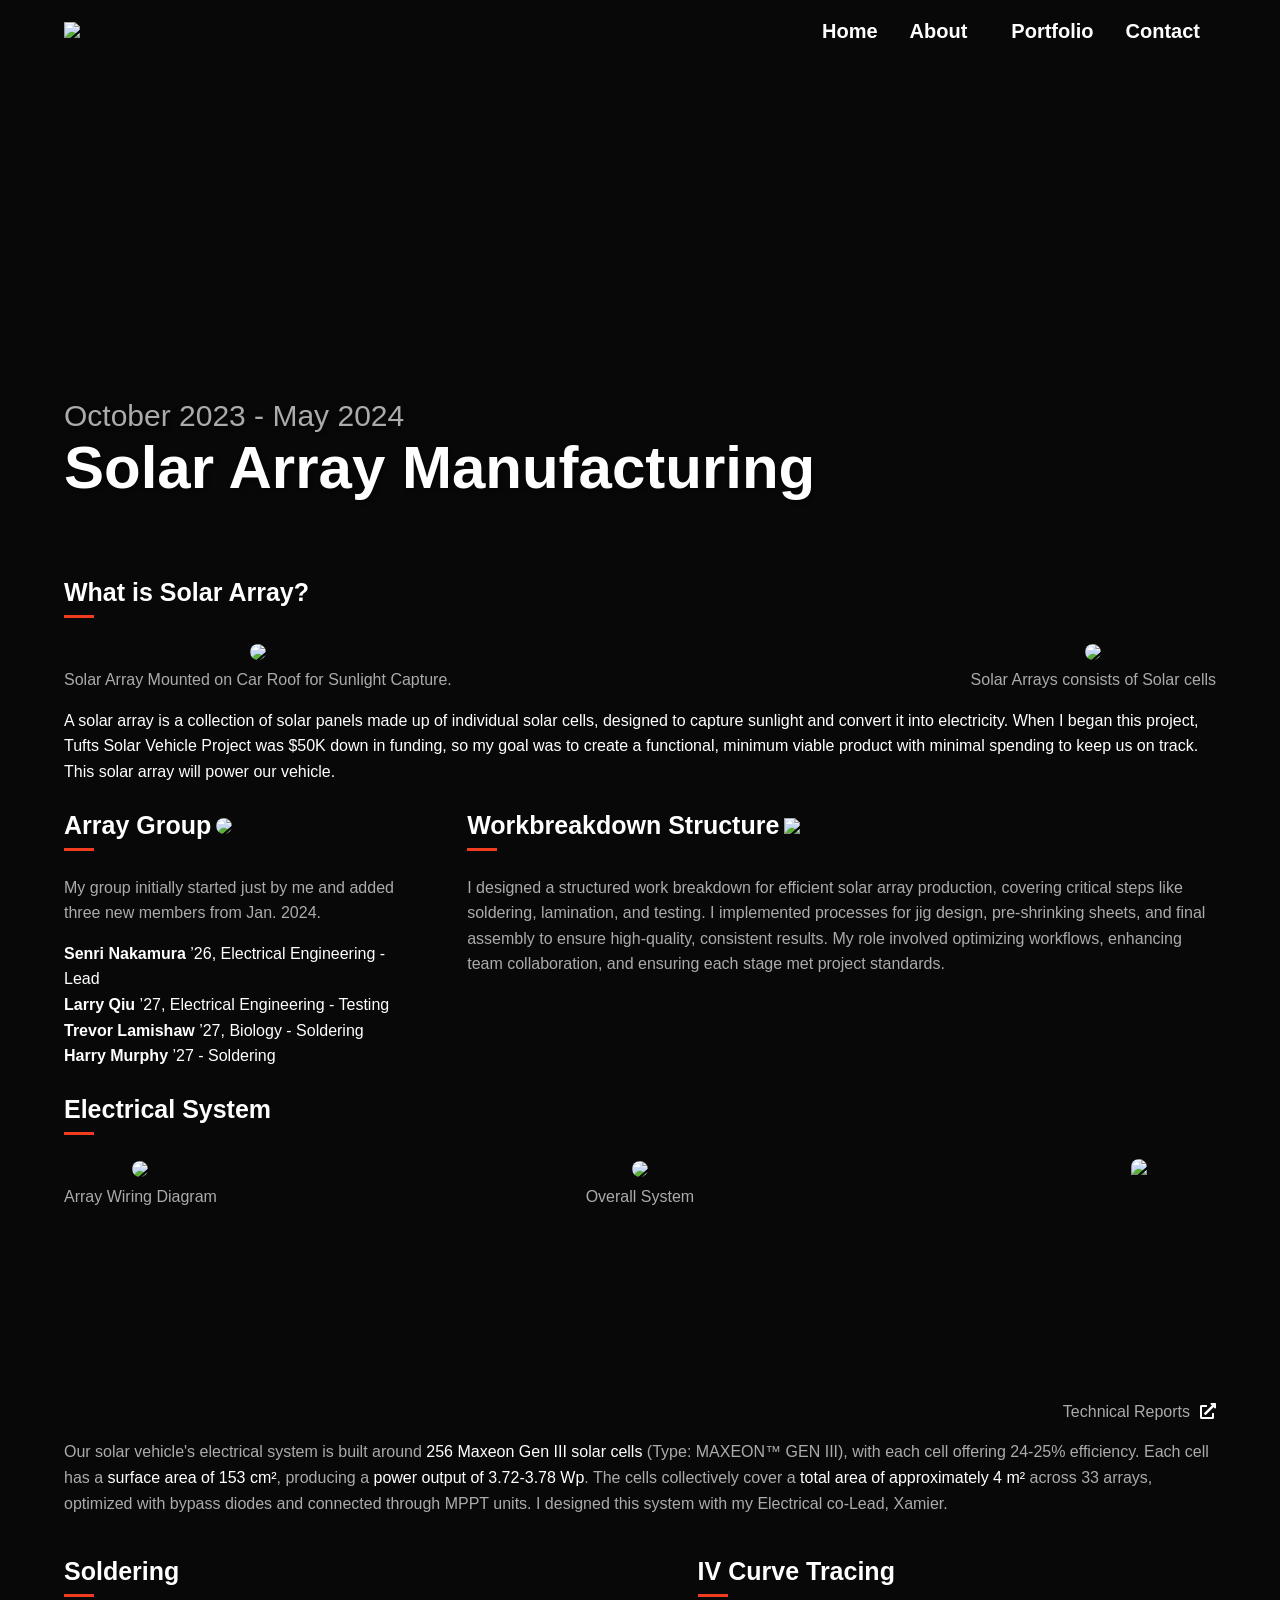
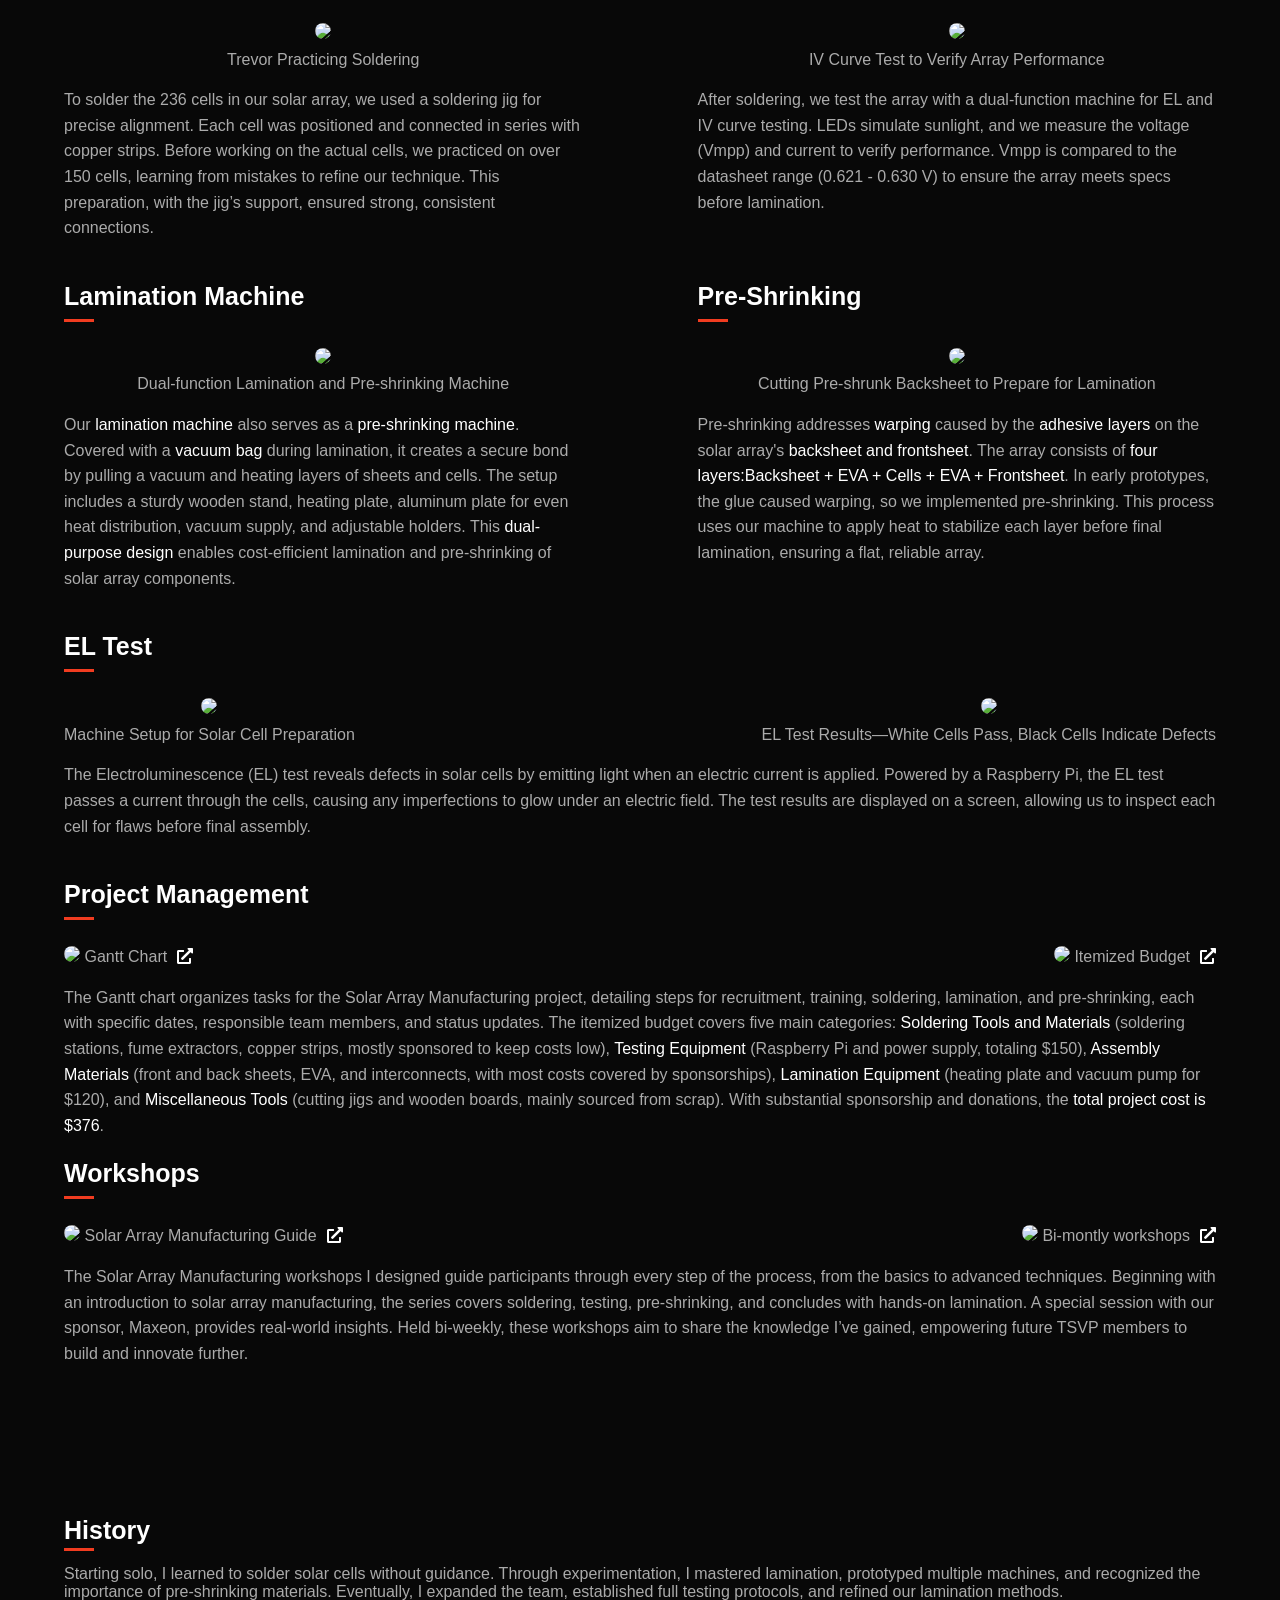
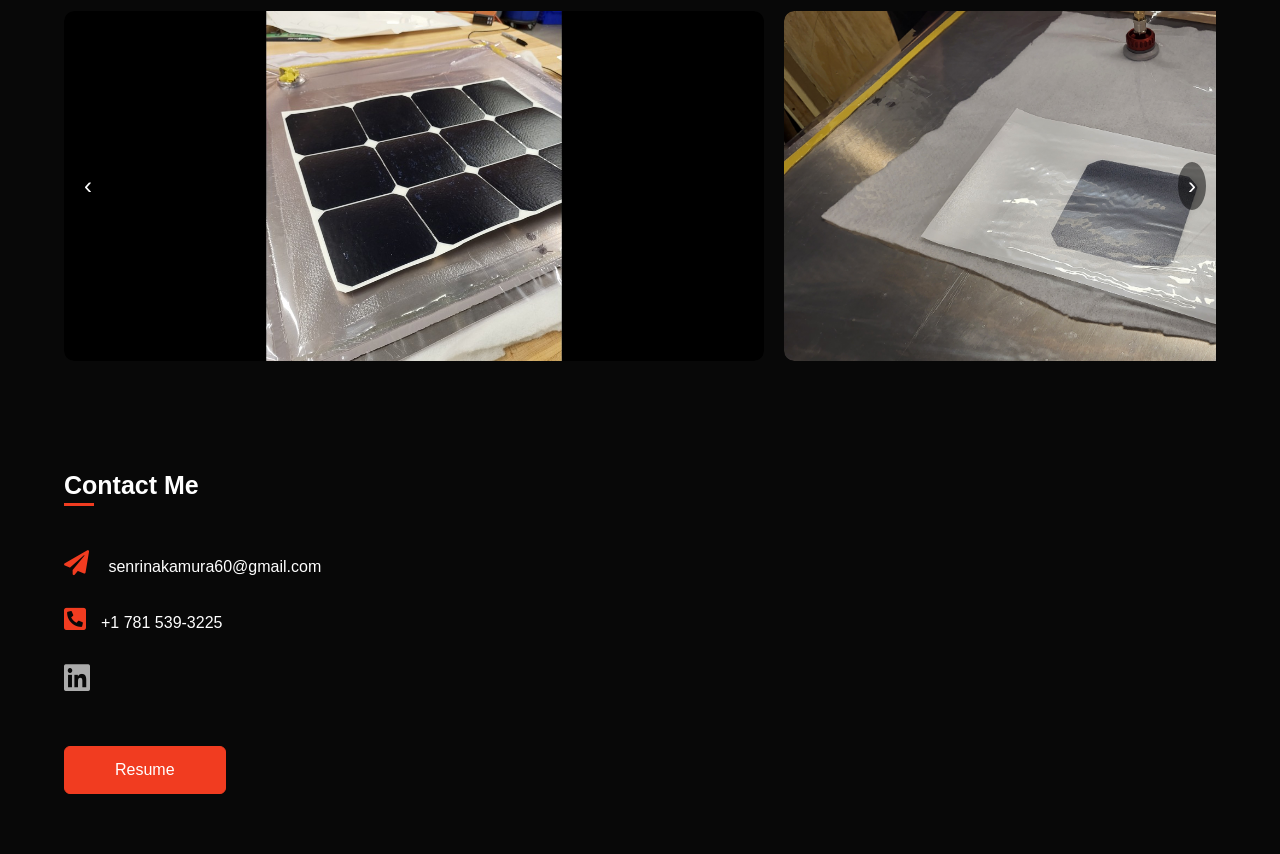
==== lamination.html @ db5d33c7 "uploading html files and css" ====
<!DOCTYPE html>
<html lang="en">
<head>
    <meta charset="UTF-8">
    <meta http-equiv="X-UA-Compatible" content="IE=edge">
    <meta name="viewport" content="width=device-width, initial-scale=1.0">
    <title>Senri Nakamura</title>
    <link rel="stylesheet" href="style.css">
    <link rel="stylesheet"
        href="https://cdnjs.cloudflare.com/ajax/libs/font-awesome/5.11.2/css/all.css" integrity="sha256-46qynGAkLSFpVbEBog43gvNhfrOj+BmwXdxFgVK/Kvc=" crossorigin="anonymous" /> 
    <link rel="apple-touch-icon" sizes="180x180" href="images/apple-touch-icon.png">
	<link rel="icon" type="image/png" sizes="32x32" href="images/favicon-32x32.png">
	<link rel="icon" type="image/png" sizes="16x16" href="images/favicon-16x16.png">
	<link rel="manifest" href="images/site.webmanifest">
    <link href="/css/main.css?v=1" media="screen,print" rel="stylesheet" type="text/css">
</head>
<body>
<div id="header-proj">
    <div class="container">
        <nav>
            <a href="https://sites.tufts.edu/solarvp/" target="_blank">
            <img src="images/transparent.png" class="logo">
            </a>
            <ul id="sidemenu">
                <div id="top-part">
                <li><i class="fas fa-times" onclick="closemenu()"></i></li>
                </div>
                <li><a href="index.html"><b>Home</b></a></li>
                <li class="dropdown">
                    <a href="index.html" onclick="toggleDropdown()"><b>About</b></a>
                    <ul class="dropdown-content">
                        <li><a href="images/Senri_Nakamura.pdf" target="_blank"><b>Resume</b></a></li>
                    </ul>
                </li>
                <li><a href="images/Senri_Nakamura.pdf" target="_blank" id ="resume_phone"><b>Resume</b></a></li>
                <li><a href="index.html"><b>Portfolio</b></a></li>
                <li><a href="#contact" id="bottom"><b>Contact</b></a></li>
            </ul>
            <i class="fas fa-bars" onclick="openmenu()"></i>
        </nav>
        <div class="header-text-proj">
            <p>October 2023 - May 2024</p>
            <h1>Solar Array Manufacturing</h1>
        </div>
    </div>
</div>
<!-- -----------about---------- -->
<div id="about-lami">
    <div class="container">
        <div class="row-proj">
            <!-- What is Solar Array? -->
            <div class="about-col-2-proj-top">
                <h1 class="sub-title-about" id="about-me">What is Solar Array?</h1>
                <div class="solar_des">
                    <div class="top-part">
                        <img src="images/top_part.png">
                        <P>Solar Array Mounted on Car Roof for Sunlight Capture.</P>
                    </div>
                    <div class="solar_arr">
                        <img src="images/solar_cell_Array.jpg">
                        <P>Solar Arrays consists of Solar cells</P>
                    </div>
                </div>
                <p id="whatissolar">A solar array is a collection of solar panels made up of individual solar cells, designed to capture sunlight and convert it into electricity. When I began this project, Tufts Solar Vehicle Project was $50K down in funding, so my goal was to create a functional, minimum viable product with minimal spending to keep us on track. This solar array will power our vehicle.</p> 
            </div>

            <!-- Team -->
            <div class="about-col-2-proj-team">
                <h1 class="sub-title-about" id="about-me">Array Group</h1>
                <img src="images/Array_Team.png">
                <p>My group initially started just by me and added three new members from Jan. 2024.
                </p>
                <div class="array-mem">
                    <p><strong>Senri Nakamura</strong> ’26, Electrical Engineering - Lead</p>
                    <p><strong>Larry Qiu</strong> ’27, Electrical Engineering - Testing</p>
                    <p><strong>Trevor Lamishaw</strong> ’27, Biology - Soldering</p>
                    <p><strong>Harry Murphy</strong> ’27 - Soldering</p>
                </div>
            </div>

            <!-- Team Structure -->
            <div class="about-col-2-proj-break">
                <h1 class="sub-title-about" id="about-me">Workbreakdown Structure</h1>
                <img src="images/breakdown_str.png">
                <p>I designed a structured work breakdown for efficient solar array production, covering critical steps like soldering, lamination, and testing. I implemented processes for jig design, pre-shrinking sheets, and final assembly to ensure high-quality, consistent results. My role involved optimizing workflows, enhancing team collaboration, and ensuring each stage met project standards.</p> 
            </div>

            <!-- Electrical System -->
            <div class="about-col-2-proj-elec">
                <h1 class="sub-title-about" id="about-me">Electrical System</h1>
                <div class="elec_syst_pics">
                    <div class="sys_ele">
                        <img src="images/Elec_Syst.png">
                        <P>Array Wiring Diagram</P>
                    </div>
                    <div class="overall">
                        <img src="images/overall_syst.png">
                        <P>Overall System</P>
                    </div>
                    <div class="report"> 
                        <img src="images/tech_report.png">
                        <div class="El-link">
                        <P>Technical Reports</P>
                        <a href="images/comb_elec.pdf" target="_blank" download=""><i class="fas fa-external-link-alt"></i></a>
                        </div>
                    </div>
                </div>
                <p class="ele_sys_disc">Our solar vehicle's electrical system is built around <span class="killer">256 Maxeon Gen III solar cells</span> (Type: MAXEON™ GEN III), with each cell offering 24-25% efficiency. Each cell has a <span class="killer">surface area of 153 cm²</span>, producing a <span class="killer">power output of 3.72-3.78 Wp</span>. The cells collectively cover a <span class="killer">total area of approximately 4 m²</span> across 33 arrays, optimized with bypass diodes and connected through MPPT units. I designed this system with my Electrical co-Lead, Xamier.</p>

            </div>

            <!-- Soldering -->
            <div class="about-col-2-proj">
                <h1 class="sub-title-about" id="about-me">Soldering</h1>
                <div class="sold"> 
                    <img src="images/soldering.jpg">
                    <p>Trevor Practicing Soldering</p>
                </div>
                <p id="sold">To solder the 236 cells in our solar array, we used a soldering jig for precise alignment. Each cell was positioned and connected in series with copper strips. Before working on the actual cells, we practiced on over 150 cells, learning from mistakes to refine our technique. This preparation, with the jig’s support, ensured strong, consistent connections.</p> 
            </div>

             <!-- IV Curve Tracing -->
             <div class="about-col-2-proj">
                <h1 class="sub-title-about" id="about-me">IV Curve Tracing</h1>
                <div class="sold"> 
                    <img src="images/IV-curve.jpg">
                    <p>IV Curve Test to Verify Array Performance</p>
                </div>
                <p id="IV">After soldering, we test the array with a dual-function machine for EL and IV curve testing. LEDs simulate sunlight, and we measure the voltage (Vmpp) and current to verify performance. Vmpp is compared to the datasheet range (0.621 - 0.630 V) to ensure the array meets specs before lamination.</p> 
            </div>

            <!-- Lamination Machine -->
            <div class="about-col-2-proj">
                <h1 class="sub-title-about" id="about-me">Lamination Machine</h1>
                <div class="lamini"> 
                    <img src="images/laminator.jpg">
                    <P>Dual-function Lamination and Pre-shrinking Machine</P>
                </div>

                <p id="lamination">
                    Our <span class="killer">lamination machine</span> also serves as a <span class="killer">pre-shrinking machine</span>. Covered with a <span class="killer">vacuum bag</span> during lamination, it creates a secure bond by pulling a vacuum and heating layers of sheets and cells. The setup includes a sturdy wooden stand, heating plate, aluminum plate for even heat distribution, vacuum supply, and adjustable holders. This <span class="killer">dual-purpose design</span> enables cost-efficient lamination and pre-shrinking of solar array components.
                </p>
            </div>

             <!-- Pre-Shrinking -->
            <div class="about-col-2-proj">
                <h1 class="sub-title-about" id="about-me">Pre-Shrinking</h1>
                <div class="shrink"> 
                    <img src="images/pre-shrink.jpg">
                    <p>Cutting Pre-shrunk Backsheet to Prepare for Lamination</p>
                </div>
                <p id="shrinking">
                    Pre-shrinking addresses<span class="killer"> warping </span>caused by the<span class="killer">  adhesive layers</span> on the solar array's<span class="killer"> backsheet and frontsheet</span>. The array consists of<span class="killer"> four layers:Backsheet + EVA + Cells + EVA + Frontsheet</span>. In early prototypes, the glue caused warping, so we implemented pre-shrinking. This process uses our machine to apply heat to stabilize each layer before final lamination, ensuring a flat, reliable array.
                </p> 
            </div>

            <!-- EL Test -->
            <div class="about-col-2-proj-EL">
                <h1 class="sub-title-about" id="about-me">EL Test</h1>
                <div class="EL">
                    <div class="EL_cell"> 
                        <img src="images/EL_cell.jpg">
                        <P>Machine Setup for Solar Cell Preparation</P>
                    </div>
                    
                    <div class="EL_test"> 
                        <img src="images/EL_test.jpg">
                        <P>EL Test Results—White Cells Pass, Black Cells Indicate Defects</P>
                    </div>
                </div>
                <p id="EL">The Electroluminescence (EL) test reveals defects in solar cells by emitting light when an electric current is applied. Powered by a Raspberry Pi, the EL test passes a current through the cells, causing any imperfections to glow under an electric field. The test results are displayed on a screen, allowing us to inspect each cell for flaws before final assembly.</p> 
            </div>

            <!-- Project Management (budget, gantt, days) -->
            <div class="about-col-2-proj-EL">
                <h1 class="sub-title-about" id="about-me">Project Management</h1>
                <div class="EL">
                    <div class="EL_cell"> 
                        <img src="images/gantt.png">
                        <div class="El-link">
                        <P>Gantt Chart</P>
                            <a href="https://docs.google.com/spreadsheets/d/11PKYBgTnLr36H3tBaYH4bS8QzeM8lCPi/edit?usp=sharing&ouid=105519478047595308399&rtpof=true&sd=true" target="_blank">
                            <i class="fas fa-external-link-alt"></i></a>
                        </div>
                    </div>
                    
                    <div class="EL_test"> 
                        <img src="images/item_budget.png">
                        <div class="El-link">
                        <P>Itemized Budget</P>
                            <a href="https://docs.google.com/spreadsheets/d/1avwyd5pQyX_cL2KeWX4qQFNZ6zCojPmGTx-FwPqFTYo/edit?usp=sharing" target="_blank">
                            <i class="fas fa-external-link-alt"></i></a>
                        </div>
                    </div>
                </div>
                <p id="gant">The Gantt chart organizes tasks for the Solar Array Manufacturing project, detailing steps for recruitment, training, soldering, lamination, and pre-shrinking, each with specific dates, responsible team members, and status updates. The itemized budget covers five main categories: <span class="killer">Soldering Tools and Materials</span> (soldering stations, fume extractors, copper strips, mostly sponsored to keep costs low), <span class="killer">Testing Equipment</span> (Raspberry Pi and power supply, totaling $150), <span class="killer">Assembly Materials</span> (front and back sheets, EVA, and interconnects, with most costs covered by sponsorships), <span class="killer">Lamination Equipment</span> (heating plate and vacuum pump for $120), and <span class="killer">Miscellaneous Tools</span> (cutting jigs and wooden boards, mainly sourced from scrap). With substantial sponsorship and donations, the <span class="killer">total project cost is $376</span>.</p>

            </div>
        </div>

        <!-- Workshops -->
        <div class="about-col-2-proj-EL">
            <h1 class="sub-title-about" id="about-me">Workshops</h1>
            <div class="EL">
                <div class="EL_cell"> 
                    <img src="images/solar_guide.png">
                    <div class="El-link">
                    <P>Solar Array Manufacturing Guide</P>
                    <a href="images/Solar Array Manufacturing Guide.pdf" target="_blank" download=""><i class="fas fa-external-link-alt"></i></a>
                    </div>
                </div>
                
                <div class="EL_test"> 
                    <img src="images/Workshop_pic.jpg">
                    <div class="El-link">
                    <P>Bi-montly workshops</P>
                        <a href="https://cookie-violet-a62.notion.site/Solar-Array-Workshop-Agenda-ed62d917427640c1afca9a814986f67c?pvs=4" target="_blank">
                        <i class="fas fa-external-link-alt"></i></a>
                    </div>
                </div>
            </div>
            <p id="gant">The Solar Array Manufacturing workshops I designed guide participants through every step of the process, from the basics to advanced techniques. Beginning with an introduction to solar array manufacturing, the series covers soldering, testing, pre-shrinking, and concludes with hands-on lamination. A special session with our sponsor, Maxeon, provides real-world insights. Held bi-weekly, these workshops aim to share the knowledge I’ve gained, empowering future TSVP members to build and innovate further.</p>

        </div>
    </div>
    </div>
</div>

<!-- ----------History------------ -->
<div id="portfolio">
    <div class="container">
        <h1 class="sub-title">History</h1>
        <p id="hist">Starting solo, I learned to solder solar cells without guidance. Through experimentation, I mastered lamination, prototyped multiple machines, and recognized the importance of pre-shrinking materials. Eventually, I expanded the team, established full testing protocols, and refined our lamination methods.</p>
        <div class="scroll-container">
            <button class="scroll-btn left" 
            onclick="scrollToLeft()">‹</button>
        <div class="work-list">
            <div class="work-hist">
                <img src="images/2_hist.jpg">
                <div class="layer-hist">
                    <p>Our first prototype was fragile, not well-aligned in series, and lacked testing. Conducted the entire process in a shared workspace.</p>
                </div>
            </div>
            <div class="work-hist">
                <img src="images/3_hist.jpg">
                <div class="layer-hist">
                    <p>Still troubleshooting alignment and stability issues in the array.</p>
                </div>
            </div>
            <div class="work-hist">
                <img src="images/4_hist.jpg">
                <div class="layer-hist">
                    <p>This array showed potential, with reduced warping but no pre-shrinking. Optimal heat timing prevented creasing.</p>
                </div>
            </div>
            <div class="work-hist">
                <img src="images/5_hist.jpg">
                <div class="layer-hist">
                    <p>The middle array didn’t fully vacuum-seal during lamination.</p>
                </div>
            </div>
            <div class="work-hist">
                <img src="images/6_hist.jpg">
                <div class="layer-hist">
                    <p>Realized the need for clamping and continued work in a shared space.</p>
                </div>
            </div>
            <div class="work-hist">
                <img src="images/7_hist.jpg">
                <div class="layer-hist">
                    <p>Began working in the IDEA Lab, significantly increasing productivity. Added Larry, Harry, and Trevor to the team.</p>
                </div>
            </div>
            <div class="work-hist">
                <img src="images/8_hist.jpg">
                <div class="layer-hist">
                    <p>Started using EL camera testing; previously used IR camera testing, which proved ineffective.</p>
                </div>
            </div>
            <div class="work-hist">
                <img src="images/9_hist.jpg">
                <div class="layer-hist">
                    <p>Initiated dedicated soldering training to improve efficiency and skill within the team.</p>
                </div>
            </div>
            <div class="work-hist">
                <img src="images/10_hist.jpg">
                <div class="layer-hist">
                    <p>EL test setup finally succeeded!</p>
                </div>
            </div>
            <div class="work-hist">
                <img src="images/13_hist.jpg">
                <div class="layer-hist">
                    <p>Achieved all criteria—a precisely laminated, flat array.</p>
                </div>
            </div>
            <div class="work-hist">
                <img src="images/11_hist.jpg">
                <div class="layer-hist">
                    <p>Began large-scale production of arrays.</p>
                </div>
            </div>
            <div class="work-hist">
                <img src="images/14_hist.jpg">
                <div class="layer-hist">
                    <p>Created additional jigs and soldering setups to improve workflow.</p>
                </div>
            </div>
            <div class="work-hist">
                <img src="images/12_hist.jpg">
                <div class="layer-hist">
                    <p>Dedicated countless late nights after classes, often until 3 a.m., refining techniques and establishing the foundation of our solar array production infrastructure.</p>
                </div>
            </div>
            <div class="work-hist">
                <img src="images/solar_panel_complete.jpg">
                <div class="layer-hist">
                    <p>Successfully completed full array manufacturing!</p>
                </div>
            </div>

        </div>
        <button class="scroll-btn right" 
        onclick="scrollToRight()" >›</button>
        </div>
    </div>
</div>

<!-- ----------contact------------- -->
<div id="contact">
    <div class="container">
        <div class="row">
            <div class="contact-left">
                <h1 class="sub-title">Contact Me</h1>
                <p><i class="fas fa-paper-plane"></i> senrinakamura60@gmail.com</p>
                <p><i class="fas fa-phone-square-alt"></i>+1 781 539-3225</p>
                <div class="social-icons">
                    
                    <a href="https://www.linkedin.com/in/senri-nakamura-b22854242/" target="_blank"><i class="fab fa-linkedin"></i></a>
                </div>
                <a href="images/Senri_Nakamura.pdf" download class="btn btn2" target="_blank">Resume</a>
            </div>
        </div>
    </div>
</div>



<script>

    
    
    const scrollContainer = document.querySelector('.work-list');
    let scrollInterval;
    
    // Scroll left by a certain amount each time button is clicked
    function scrollToLeft() {
        scrollContainer.scrollBy({ left: -800, behavior: 'smooth' });
    }

    // Function to start continuous scrolling in the specified direction
    function scrollToRight() {
        scrollContainer.scrollBy({ left: 800, behavior: 'smooth' });
    }

    

    function opentabAbout(tabName) {
        var tablinks = document.querySelectorAll("#about .tab-links");
        var tabcontents = document.querySelectorAll("#about .tab-contents");
        
        tablinks.forEach((tablink) => tablink.classList.remove("active-link-about"));
        tabcontents.forEach((tabcontent) => tabcontent.classList.remove("active-tab-about"));

        event.currentTarget.classList.add("active-link-about");
        document.getElementById(tabName).classList.add("active-tab-about");
    }

    function opentabProject(tabName) {
        var tablinks = document.querySelectorAll("#Project .tab-links");
        var tabcontents = document.querySelectorAll("#Project .tab-content");

        tablinks.forEach((tablink) => tablink.classList.remove("active-link-project"));
        tabcontents.forEach((tabcontent) => tabcontent.classList.remove("active-tab-project"));

        event.currentTarget.classList.add("active-link-project");
        document.getElementById(tabName).classList.add("active-tab-project");
    }

    var sidemenu = document.getElementById("sidemenu");
    function openmenu() { sidemenu.style.right = "0";}
    function closemenu() { sidemenu.style.right = "-200px";}

    function toggleDropdown() {
        var dropdownContent = document.querySelector('.dropdown-content');
        if (dropdownContent.style.display === 'block') {
            dropdownContent.style.display = 'none';
        } else { dropdownContent.style.display = 'block';}}
</script>
<script type="text/javascript" src="your/js/path/file.js?v=1"></script>
</body>
</html>
---- style.css ----
*{
    margin: 0;
    padding: 0;
    font-family: 'Poppins', sans-serif;
    box-sizing: border-box;
}
html{
    scroll-behavior: smooth;
}
body{
    background: #080808;
    color: #fff;
}



#header{
    max-width: 100%;
    height: auto;
    background-image: url(images/2024-25_members.jpeg);
    background-size: cover;
    background-position: center;
    /* background-attachment: fixed; */
} 

#header-proj{
    max-width: 100%;
    height: auto;
    background-image: url(images/solar_panel_complete.jpg);
    background-size: cover;
    background-position: center;
    /* background-attachment: fixed; */
} 
.container{
    padding: 10px 5%;
}

nav{
    display: flex;
    align-items: center;
    justify-content: space-between;
    flex-wrap: wrap;
}






nav ul li{
    display: inline-block;
    list-style: none;
    margin: 10px 10px;
}

nav ul li a{
    color: #fff;
    text-decoration: none;
    font-size: 20px;
    position: relative;
    padding: 10px 5px;  
}
nav ul li a::after {
    content: '';
    width: 0;
    height: 3px;  
    background: #f13c20;
    position: absolute;
    left: 10px;  
    bottom: 6px;  
    transition: 0.4s;  
}

nav ul li a:hover::after{
    width: calc(100% - 20px);
} 

.header-text{
    margin-top: 20%;
    font-size: 30px;
}
.header-text h1{
    font-size: 60px;
    margin-top: 20px;
}
.header-text h1 span{
    color: #f13c20;
}

.header-text-proj{
    margin-top: 30%;
    font-size: 30px;
    text-shadow: 2px 2px 4px rgba(0, 0, 0, 0.5); 
}

.header-text-proj p{
   color: #ababab;
}

/* Style for dropdown */
ul#sidemenu {
    list-style-type: none;
    margin: 0;
    padding: 0;
    display: flex;
}

ul#sidemenu li {
    position: relative;
    margin: 0px 6px;
}

ul#sidemenu li a {
    text-decoration: none;
    padding: 10px;
    display: block;
}


.dropdown-content {
    display: none;
    position: absolute;
    min-width: 160px;
    z-index: 1;
}

.dropdown-content li a {
    color: #fff;
    padding: 8px 16px;
    text-decoration: none;
    display: block;
}

/* Show the dropdown menu on hover */
.dropdown:hover .dropdown-content {
    display: block;
}

/* -----------about--------------- */

.row{
    display: flex;
    justify-content: space-between;
    flex-wrap: wrap;
}

.row-proj{
    display: flex;
    justify-content: space-between;
    flex-wrap: wrap;
    gap: 20px;
}

.Project_pics {
    display: flex;
    flex-wrap: nowrap; 
    gap: 10px; 
    justify-content: space-between;
    overflow-x: auto; 
}

.Project_pics div {
    text-align: center; 
}

.Project_pics p {
    margin-top: 5px; 
    color: #fff;
}

.about-col-1{
    flex-basis: 35%;
}

.about-col-1 img{
    width: 100%;
    border-radius: 15px;
}

.about-col-1-proj{
    flex-basis: 45%;
}

.about-col-1-proj img{
    width: 100%;
    border-radius: 15px;
}

.about-col-2{
    flex-basis: 50%;
    line-height: 1.6; 
}

.about-col-2 img{
    width: 100%;
    
}

#shrinking{
    margin-top: 15px;
}

.shrink {
    text-align: center;
}

.sold{
    text-align: center;
}

#sold{
    margin-top: 15px;
}

#IV{
    margin-top: 15px;
}





#gant{
    margin-top: 15px;
}

.El-link{
    display: inline-flex;
    flex-direction: row;
}

.El-link a{
    margin-left: 10px;
    color: #fff;
}

.EL img {
    max-width: 100%; 
    height: auto;
    border-radius: 10px;
}

#EL{
    margin-top: 15px;
}

.EL_cell{
    text-align: center;
   
}

.EL_test{
    text-align: center;
}



.sys_ele{
    text-align: center;
}

.overall{
    text-align: center;
}

.report{
    display: flex;
    flex-direction: column;
    align-items: center;
}
.array-mem{
    margin-top: 15px;
    color: #fff;
}
.about-col-2-proj-top{
    flex-basis: 100%;
    line-height: 1.6;   
}
.about-col-2-proj-top img{
    width: 100%;  
}





#lamination{
    margin-top: 15px;
}

.lamini {
    text-align: center;
}


.ele_sys_disc {
    margin-top: 15px;
}





.top-part {
    text-align: center;
}

.solar_arr {
    text-align: center;
}



.sub-title{
    font-size: 25px;
    font-weight: 600;
    color: #fff;
    margin: 30px 0 20px;
    position: relative;
    display: inline-block;
}

.sub-title::after{
    content: '';
    width: 30px;
    height: 3px;
    background: #f13c20;
    position: absolute;
    left: 0;
    bottom: -6px;
    transition: 0.8s;
}

.sub-title:hover::after{
    width: 100%;
}

.sub-title-about{
    font-size: 25px;
    font-weight: 600;
    color: #fff;
    margin: 0 0 30px;
    position: relative;
    display: inline-block;
}

.sub-title-about::after{
    content: '';
    width: 30px;
    height: 3px;
    background: #f13c20;
    position: absolute;
    left: 0;
    bottom: -6px;
    transition: 0.5s;
}

.sub-title-about:hover::after{
    width: 100%;
}

.sub-title-about-proj{
    font-size: 25px;
    font-weight: 600;
    color: #fff;
    margin: 0 0 30px;
    position: relative;
    display: inline-block;
}

.sub-title-about-proj::after{
    content: '';
    width: 30px;
    height: 3px;
    background: #f13c20;
    position: absolute;
    left: 0;
    bottom: -6px;
    transition: 0.5s;
}

#Array_Members{
    flex-basis: 45%;
}

.sub-title-about-proj:hover::after{
    width: 100%;
}

span.killer{
    color: #fff;
}
#Solar_disc{
    color: #ababab;
}

.tab-titles{
    display: flex;
    margin: 20px 0 40px;
    color: #fff;
}

.tab-links{
    margin-right: 50px;
    font-size: 18px;
    font-weight: 500;
    cursor: pointer;
    position: relative;
}
.tab-links::after{
    content: '';
    width: 0;
    height: 3px;
    background: #f13c20;
    position: absolute;
    left: 0;
    bottom: -8px;
    transition: 0.5s;
}

.tab-links.active-link-about::after{
    width: 100%;
}
.tab-links.active-link-project::after{
    width: 100%;
}

.tab-contents{
    display: none;
}
.tab-contents.active-tab-about{
    display: block;
}

.tab-contents ul li{
    list-style: none;
    margin-top: 30px;
}

.tab-contents ul li span.skills{
    color: #acacac;
    font-size: 12px;
}

.tab-contents ul li span.dates {
    color: #999; 
    font-size: 12px;     
    margin-left: 5px;
}

.tab-contents ul li span.company {
    color: #fff;
    font-size: 17px;
    display: inline-block;
    position: relative; 
    margin-bottom: 10px;
}

.tab-contents ul li span.company::after {
    content: '';
    display: block;
    width: 30px; 
    height: 3px; 
    background-color:#f13c20;
    position: absolute;
    bottom: -5px; 
    left: 0; 
    transition: 0.8s;
}
.tab-contents ul li span.company:hover::after{
    width: 100%;
}

.tab-content{
    display: none;
}

.tab-content.active-tab-project{
    display: block;
}

.tab-content ul li{
    list-style: none;
    margin-top: 30px;
}

.tab-content ul li span.company {
    color: #fff;
    font-size: 17px;
    display: inline-block;
    position: relative; 
    margin-bottom: 10px;
}

.tab-content ul li span.company::after {
    content: '';
    display: block;
    width: 30px; 
    height: 3px; 
    background-color:#f13c20;
    position: absolute;
    bottom: -5px; 
    left: 0; 
    transition: 0.8s;
}

.tab-content ul li span.company:hover::after{
    width: 100%;
}

.tab-content ul li span.position{
    color: #acacac;
    font-size: 17px;
}
.tab-content ul li span.skills{
    color: #acacac;
    font-size: 12px;
}

.tab-content ul li span.impact{
    color: #acacac;
    font-size: 12px;
}


/* -------portfolio----------- */
#portfolio{
    padding: 50px 0;
}




@media only screen and (min-width: 600px){
    #hist{
        color: #ababab;
    }
    .EL{
        display: flex;
        flex-wrap: nowrap;
        justify-content: space-between; 
        gap: 40px;
    }
    .about-col-2-proj-EL{
        flex-basis: 100%;
        line-height: 1.6;
        margin-top: 15px;   
    }
    
    .about-col-2-proj-EL img{
        width: 100%; 
        border-radius: 15px; 
    }
    #title_proj h1 {
        display: inline-block;
        margin-right: 8px; 
    }
    
    #title_proj i {
        font-size: 1.2em; 
        vertical-align: middle;
        margin-left: 10px; 
        color: #fff; 
        transition: color 0.3s; 
    }
    
    #title_proj:hover i {
        color: #f13c20;
    }
    .about-col-2-proj{
        flex-basis: 45%;
        line-height: 1.6;
        margin-top: 15px;   
    }
    
    .about-col-2-proj img{
        width: 100%; 
        border-radius: 15px; 
    }

    .about-col-2-proj-elec{
        flex-basis: 100%;
        line-height: 1.6;   
    }
    .elec_syst_pics {
        display: flex;
        flex-wrap: nowrap;
        justify-content: space-between;
    }
    
    .elec_syst_pics img {
        max-width: 100%; 
        height: 240px;
        border-radius: 10px;
    }
    
    .elec_syst_pics iframe{
        max-width: 100%;
        border-radius: 15px;
        height: 240px;
    }
    
    #about{
        padding: 50px 0;
        color: #ababab;
    }

    #about-lami{
        padding: 50px 0;
        color: #ababab;
    }

    .logo{
        width: 200px;
    }
    
    .logo:hover{
        transition: 0.1s;
        filter: brightness(0) saturate(100%) invert(31%) sepia(53%) saturate(4853%) hue-rotate(351deg) brightness(98%) contrast(94%);
    }
    .solar_des {
        display: flex;
        flex-wrap: nowrap;
        justify-content: space-between;
        gap: 40px;
    }
    
    .solar_des img {
        max-width: 100%; 
        height: auto;
        border-radius: 10px;
    }
    #whatissolar{
        margin-top: 15px;
        color: #fff;
    }
    .about-col-2-proj-break{
        flex-basis: 65%;
        line-height: 1.6;   
    }
    .about-col-2-proj-break img{
        width: 100%;  
    }

    .about-col-2-proj-team{
        flex-basis: 30%;
        line-height: 1.6;   
    }
    .about-col-2-proj-team img{
        width: 100%;  
        border-radius: 15px;
    }

    .work {
        scroll-snap-align: start;
        flex: 0 0 auto;
        border-radius: 10px;
        position: relative;
        overflow: hidden;
        height: 350px; 
        width: 700px; 
    }

    .work-hist {
        scroll-snap-align: start;
        flex: 0 0 auto;
        border-radius: 10px;
        position: relative;
        overflow: hidden;
        height: 350px; 
        width: 700px; 
    }

    .scroll-container {
        position: relative;
        display: flex;
        align-items: center;
        overflow: hidden;
    }
    
    .work-list {
        display: flex;
        gap: 20px;
        overflow-x: auto;
        flex-direction: row;
        scroll-snap-type: x mandatory;
        -webkit-overflow-scrolling: touch; /* Smooth scrolling for iOS */
        scroll-behavior: smooth; /* Smooth scrolling for modern browsers */
        padding: 10px;
        -ms-overflow-style: none;  /* IE and Edge */
        scrollbar-width: none;  /* Firefox */
        align-items: center;
    }

    

    .work-list::-webkit-scrollbar {
        display: none;  /* Chrome, Safari, and Opera */
    }

    .work img {
        width: 700px;
        height: 100%;
        object-fit: cover;
        border-radius: 10px;
        display: block;
        transition: transform 0.5s;
    }

    .work-hist img {
        width: 700px;
        height: 100%;
        object-fit: cover;
        border-radius: 10px;
        display: block;
        transition: transform 0.5s;
    }

    .layer-hist {
        position: absolute;
        top: 0;
        left: 0;
        width: 100%;
        height: 100%;
        background: rgba(255, 255, 255, 0.05); 
        backdrop-filter: blur(8px); 
        display: flex;
        align-items: center;
        justify-content: center;
        opacity: 0;
        transition: opacity 0.5s ease;
        font-size: .7vw;
        padding: 25px;
    }
    
    .work:hover .layer-hist {
        opacity: 1;
    }

    .work-hist:hover .layer-hist {
        opacity: 1;
    }
    
    .layer-hist p {
        font-size: 1.5em; 
        color: #fff; 
        font-weight: bold;
        text-align: center;
    }

    .layer {
        width: 100%;
        height: 0;
        background: linear-gradient(rgba(0, 0, 0, 0.6), #f13c20);
        border-radius: 10px;
        position: absolute;
        left: 0;
        bottom: 0;
        overflow: hidden;
        display: flex;
        align-items: center;
        justify-content: center;
        flex-direction: column;
        padding: 0 40px;
        text-align: center;
        font-size: 14px;
        transition: height 0.5s;
    }

    .layer h3 {
        font-weight: 500;
        margin-bottom: 20px;
    }

    .layer a {
        margin-top: 20px;
        color: #f13c20;
        text-decoration: none;
        font-size: 18px;
        line-height: 60px;
        background: #fff;
        width: 60px;
        height: 60px;
        border-radius: 50%;
        text-align: center;
    }
    
    .work:hover .layer {
        opacity: 1;
    }
    
    .work:hover img {
        transform: scale(1.05); /* Slightly reduce the scaling effect */
    }

    .work-hist:hover img {
        transform: scale(1.05); /* Slightly reduce the scaling effect */
    }
    .scroll-btn {
        position: absolute;
        top: 50%;
        transform: translateY(-50%);
        background-color: rgba(0, 0, 0, 0.5);
        border: none;
        color: white;
        font-size: 24px;
        padding: 10px;
        cursor: pointer;
        z-index: 1;
        border-radius: 50%;
    }
    
    .scroll-btn.left {
        left: 10px;
    }
    
    .scroll-btn.right {
        right: 10px;
    }
    
    .scroll-btn:hover {
        background-color: #f13c20;
    }
}
.work:hover .layer {
    height: 100%;
}
.work-hist:hover .layer {
    height: 100%;
}

.btn{
    display: block;
    margin: 50px auto;
    width: fit-content;
    border: 1px solid #f13c20;
    padding: 14px 50px;
    border-radius: 6px;
    text-decoration: none;
    color: #fff;
    transition: background 0.5s;
}
.btn:hover{
    background: #f13c20;
}

/* ---------contact-------- */
.contact-left{
    flex-basis: 35%;
}
.contact-right{
    flex-basis: 60%;
}
.contact-left p{
    margin-top: 30px;
}
.contact-left p i{
    color: #f13c20;
    margin-right: 15px;
    font-size: 25px;
}
.social-icons{
    margin-top: 30px;
}
.social-icons a{
    text-decoration: none;
    font-size: 30px;
    margin-right: 15px;
    color: #ababab;
    display: inline-block;
    transition: transform 0.5s;
}
.social-icons a:hover{
    color: #f13c20;
    transform: translateY(-5px);
}
.btn.btn2{
    display: inline-block;
    background: #f13c20;
}
.contact-right form{
    width: 100%;
}
form input, form textarea{
    width: 100%;
    border: 0;
    outline: none;
    background: #262626;
    padding: 15px;
    margin: 15px 0;
    color: #fff;
    font-size: 18px;
    border-radius: 6px;
}
form .btn2{
    padding: 14px 60px;
    font-size: 18px;
    margin-top: 20px;
    cursor: pointer;
}
.copyright{
    width: 100%;
    text-align: center;
    padding: 25px 0;
    background: #262626;
    font-weight: 300;
    margin-top: 20px;
}
.copyright i{
    color: #f13c20;
}
.copyright a{
    color: #f13c20;
    text-decoration: none;
}
/* -----------------css for small screens--------- */
nav .fas{
    display: none;
}

nav ul li #resume_phone {
    display: none;
}

@media only screen and (max-width: 600px){
    .work-list {
        display: flex;
        flex-direction: column;
        gap: 40px; 
        margin-top: 50px;
        align-items: center;
        overflow-x: hidden; 
    } 
    #hist{
        color: #ababab;
        font-size: 12px;
    }
    .EL{
        display: flex;
        flex-wrap: nowrap;
        flex-direction: column;
        justify-content: space-between; 
        gap: 30px;
    }
    .about-col-2-proj-EL{
        flex-basis: 100%;
        line-height: 1.6;
        margin-top: 15px; 
        font-size: 12px  
    }
    
    .about-col-2-proj-EL img{
        width: 100%; 
        border-radius: 15px; 
       
    }
    #title_proj h1 {
        display: inline-block;
        margin-right: 8px; 
        font-size: 1.2em;
    }

    #title_proj i {
        font-size: 1.2em; 
        vertical-align: middle;
        margin-left: 10px; 
        color: #fff; 
        transition: color 0.3s; 
    }

    #title_proj:hover i {
        color: #f13c20;
    }
    .about-col-2-proj{
        flex-basis: 100%;
        line-height: 1.6;
        margin-top: 15px;
        font-size: 12px;   
    }
    
    .about-col-2-proj img{
        width: 100%; 
        border-radius: 15px; 
    }
    .about-col-2-proj-elec{
        flex-basis: 100%;
        line-height: 1.6;
        font-size: 12px;   
    }
    .elec_syst_pics {
        display: flex;
        flex-direction: column;
        flex-wrap: nowrap;
        justify-content: space-between;
        gap: 20px;
    }
    
    .elec_syst_pics img {
        max-width: 100%; 
        height: 120px;
        border-radius: 10px;
    }
    
    .elec_syst_pics iframe{
        max-width: 100%;
        border-radius: 15px;
        height: 120px;
    }
    
    #about{
        padding: 30px 0 0 0;
        color: #ababab;
    }

    #about-lami{
        padding: 0;
        color: #ababab;
    }
    .logo{
        width: 40vw;
    }
    
    .logo:hover{
        transition: 0.1s;
        filter: brightness(0) saturate(100%) invert(31%) sepia(53%) saturate(4853%) hue-rotate(351deg) brightness(98%) contrast(94%);
    }
    .solar_des {
        display: flex;
        flex-wrap: nowrap;
        justify-content: space-between;
        gap: 6px;
    }
    
    .solar_des img {
        max-width: 100%; 
        height: auto;
        border-radius: 10px;
    }
    .about-col-2-proj-top p{
        font-size: 12px;
    }
    #whatissolar{
        margin-top: 15px;
        color: #fff;
    }
    .about-col-2-proj-break{
        flex-basis: 100%;
        line-height: 1.6; 
        font-size: 12px;  
    }
    .about-col-2-proj-break img{
        width: 100%;  
    }
    .about-col-2-proj-team{
        flex-basis: 100%;
        line-height: 1.6; 
        font-size: 12px;  
    }
    .about-col-2-proj-team img{
        width: 100%;  
        border-radius: 15px;
    }
    .scroll-btn.left{
        display: none;
    }
    
    .scroll-btn.right{
        display: none;
    }
    .work {
        border-radius: 10px;
        position: relative;
        overflow: visible;
        height: 400px; 
        width: 80%; 
    }


    .work-hist img {
        width: 100%; /* Make images responsive */
        height: auto; /* Keep aspect ratio */
        transition: transform 0.3s ease, filter 0.3s ease;
        border-radius: 15px;
    }
    .work-hist:hover img {
        transform: scale(1.1); /* Optional zoom effect on hover */
        filter: blur(8px); /* Apply blur to the image */
        border-radius: 15px;
    }
    /* Adjust text and layout */
    .work-hist {
        max-width: 100%; /* Ensure each item fits */
        margin-bottom: 20px; /* Add spacing between items */
        position: relative;
        overflow: hidden;
        border-radius: 15px;
    }
    
    
    .solar_des p{
        font-size: 10px;
    }
    .work img {
        display: none;
    }

    .layer-hist {
        position: absolute;
        top: 0;
        left: 0;
        width: 100%;
        height: 100%;
        background: rgba(255, 255, 255, 0.05); 
        display: flex;
        align-items: center;
        justify-content: center;
        opacity: 0;
        transition: opacity 0.3s ease;
    }
    
    .work-hist:hover .layer-hist {
        opacity: 1;
    }
    
    .layer-hist p {
        font-size: 1em; 
        color: #fff; 
        font-weight: bold;
        text-align: center;
        padding: 15px;
    }

    .layer {
        width: 100%;
        height: 100%;
        background: linear-gradient(rgba(0, 0, 0, 0.6), #f13c20);
        border-radius: 10px;
        position: absolute;
        left: 0;
        bottom: 0;
        overflow: visible;
        display: flex;
        align-items: center;
        justify-content: center;
        flex-direction: column;
        padding: 0 40px;
        text-align: center;
        font-size: 14px;
        transition: height 0.5s;
    }
    
    .layer h3 {
        font-weight: 500;
        margin-bottom: 20px;
    }
    
    .layer a {
        margin-top: 20px;
        color: #f13c20;
        text-decoration: none;
        font-size: 18px;
        line-height: 60px;
        background: #fff;
        width: 60px;
        height: 60px;
        border-radius: 50%;
        text-align: center;
    }
    

    #header{
        max-width: 100%;
        height: auto; 
        background-image: url(images/2024-25_members.jpeg);
        background-size: cover;
        background-position: center;
    } 
    .header-text{
        margin-top: 100%;
        font-size: 20px;
    }
    .header-text h1{
        font-size: 30px;
    }

    .header-text-proj{
        font-size: 15px;
    }
    .header-text h1{
        font-size: 30px;
    }
    nav ul{
        background: linear-gradient(rgba(0, 0, 0), #f13c20);
        position: fixed;
        top: 0;
        right: -200px;
        width: 100px;
        height: auto;
        z-index: 2;
        transition: right 0.5s;
        flex-direction: column;
        border-radius: 15px 0px 0px 15px;
    }
    
    nav ul li{
        display: block;
        position: fixed;
        top: 12px;
    }
    nav ul li #bottom{
        padding-bottom: 30px;
    }
    
    nav ul .fas{
        position: relative;
        left: 10px;
        top: -10px;
        cursor: pointer;
    }
    nav ul #top-part{
        width: 100%;
        padding: 10px 0;
        border-radius: 15px 0 0 0;
    }
    nav .fas{
        display: block;
        font-size: 25px;
    }

    nav ul li #resume_phone {
        display: block;
    }

    nav ul li a::after {
        display: none;
    }
    
    
    
    .sub-title{
        font-size: 20px;
        margin: 30px 0 20px;
    }
    .sub-title-about{
        font-size: 20px;
        margin: 30px 0 20px;
        position: relative;
        display: inline-block;
    }
    .about-col-1, .about-col-2{
        flex-basis: 100%;
    }
    .about-col-1{
        margin-bottom: 30px;
    }
    .about-col-2{
        font-size: 14px;
        line-height: 1.6;
    }
    .tab-links{
        font-size: 16px;
        margin-right: 20px;
    }
    .contact-left, .contact-right{
        flex-basis: 100%;
    }
    .copyright{
        font-size: 14px;
    }
    .container {
        width: 100%;
        padding: 0 10px; /* Add padding for small screens */
    }
}
#msg{
    color: #61b752;
    margin-top: -40px;
    display: block;
}
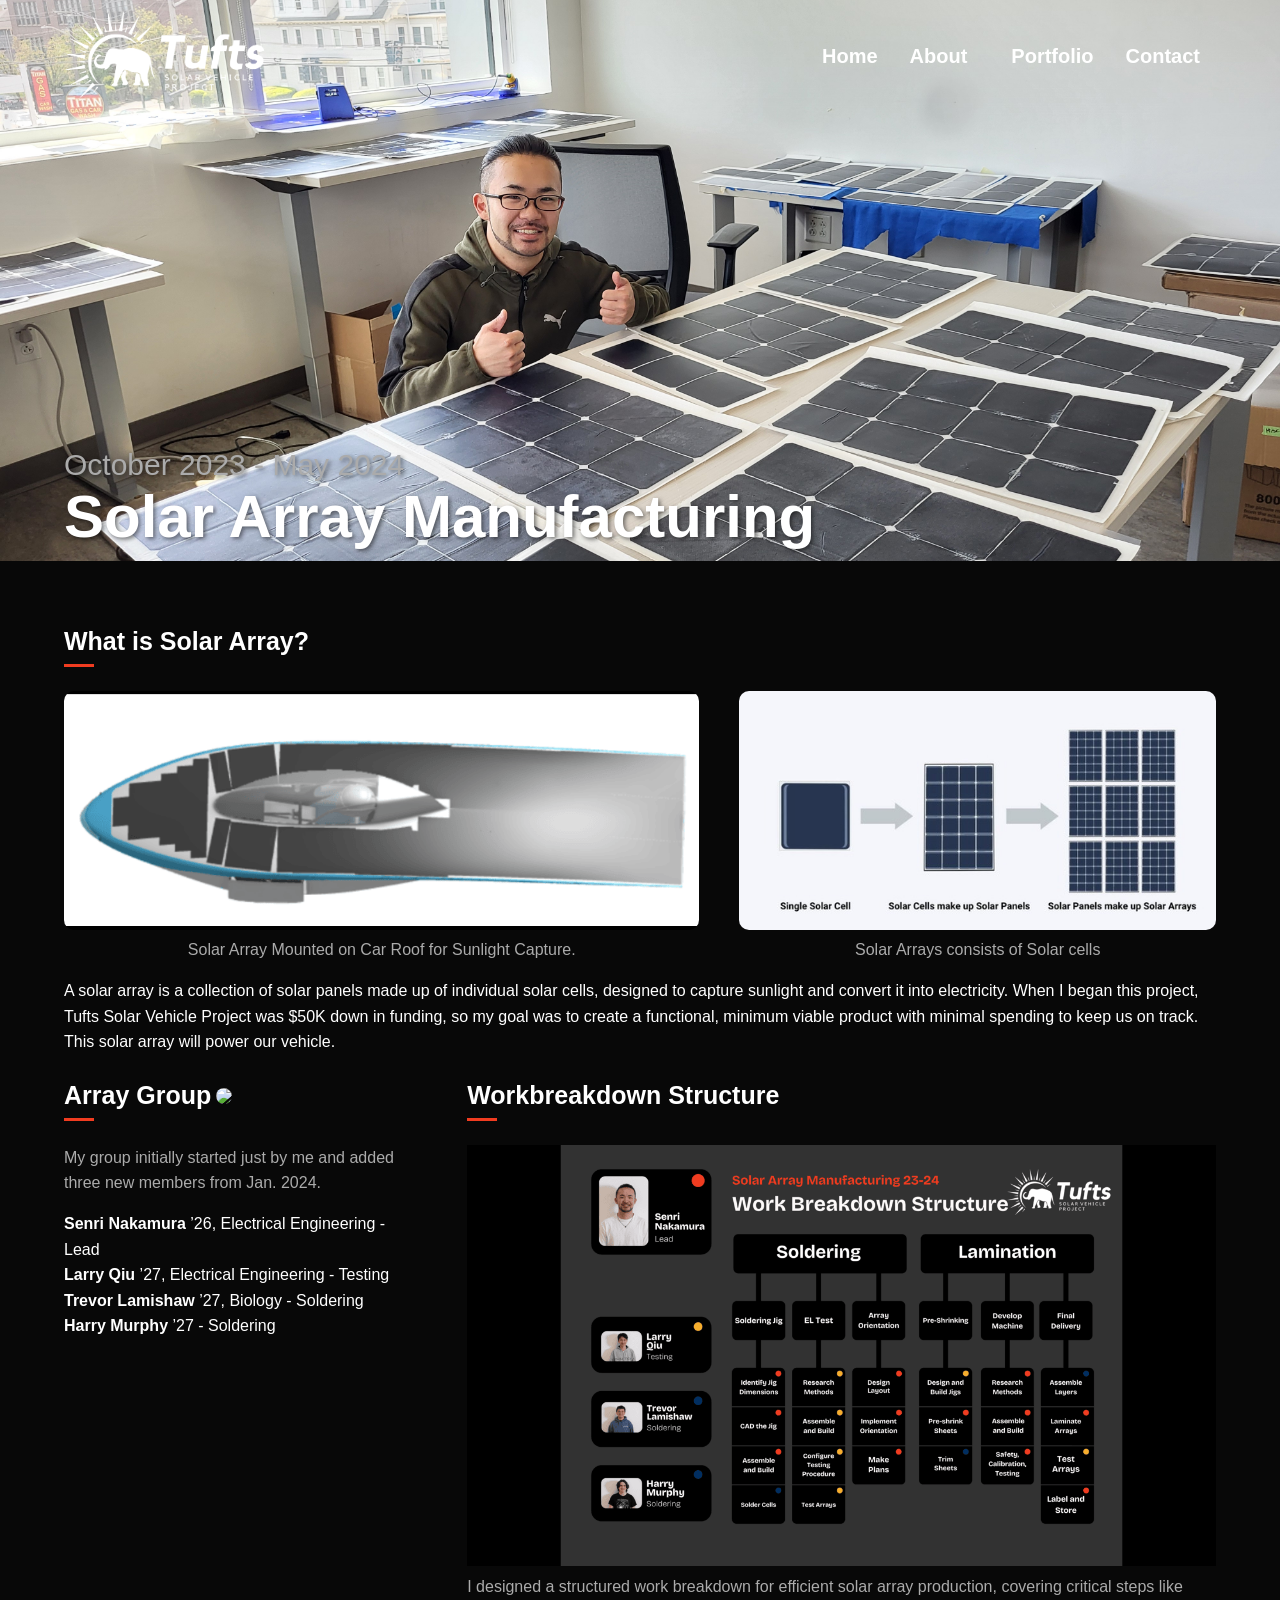
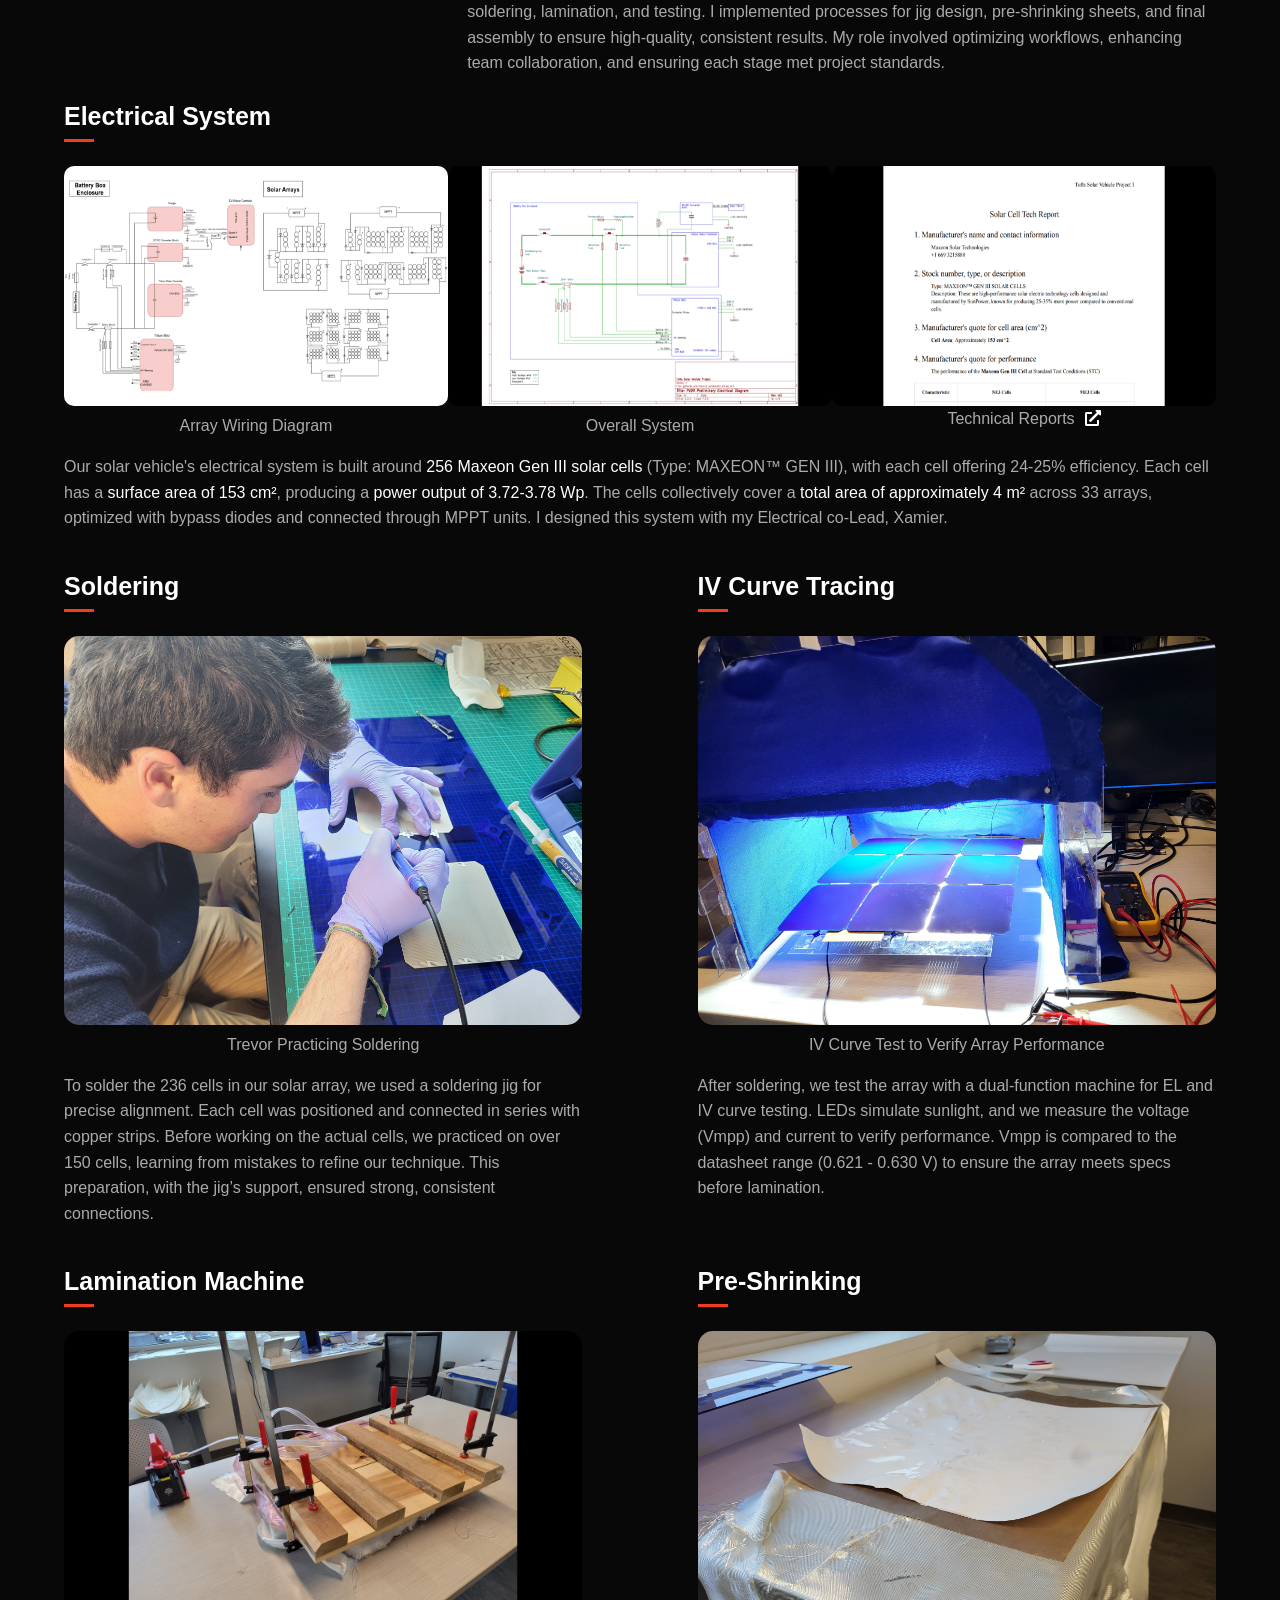
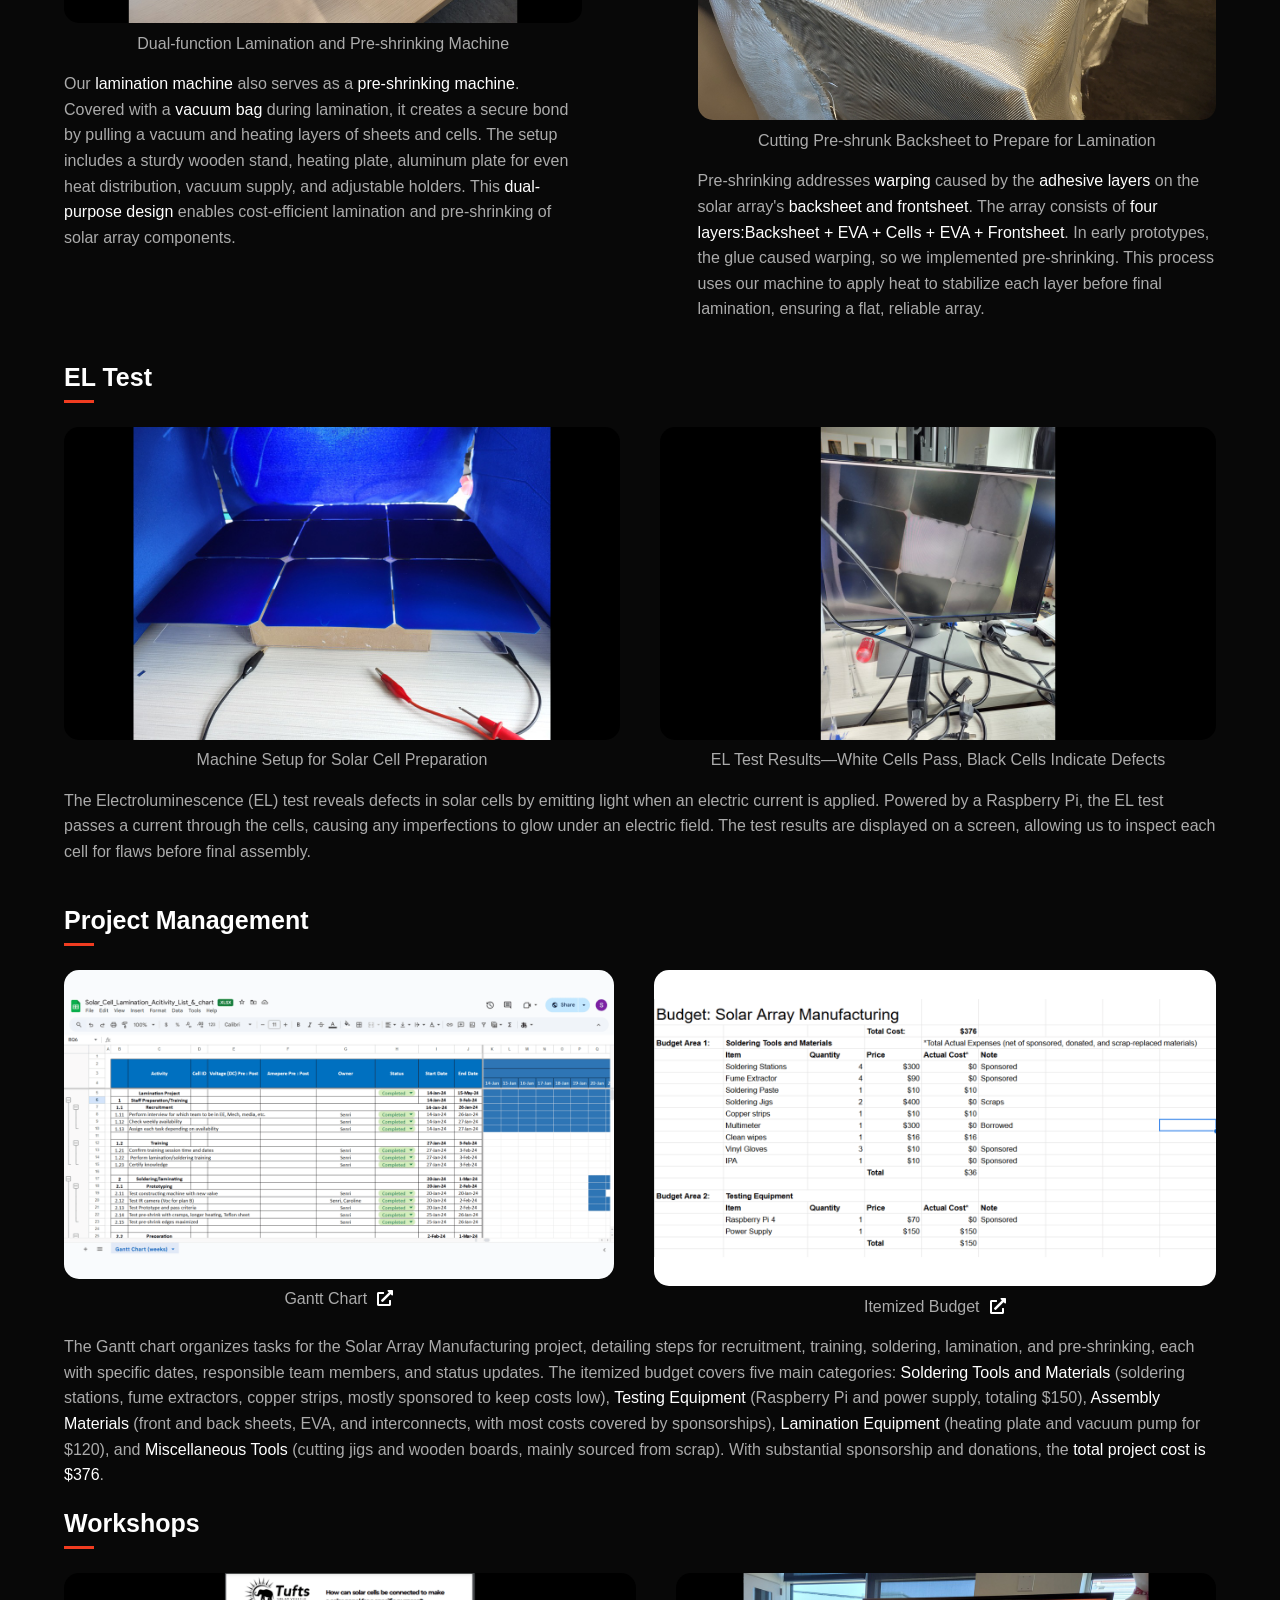
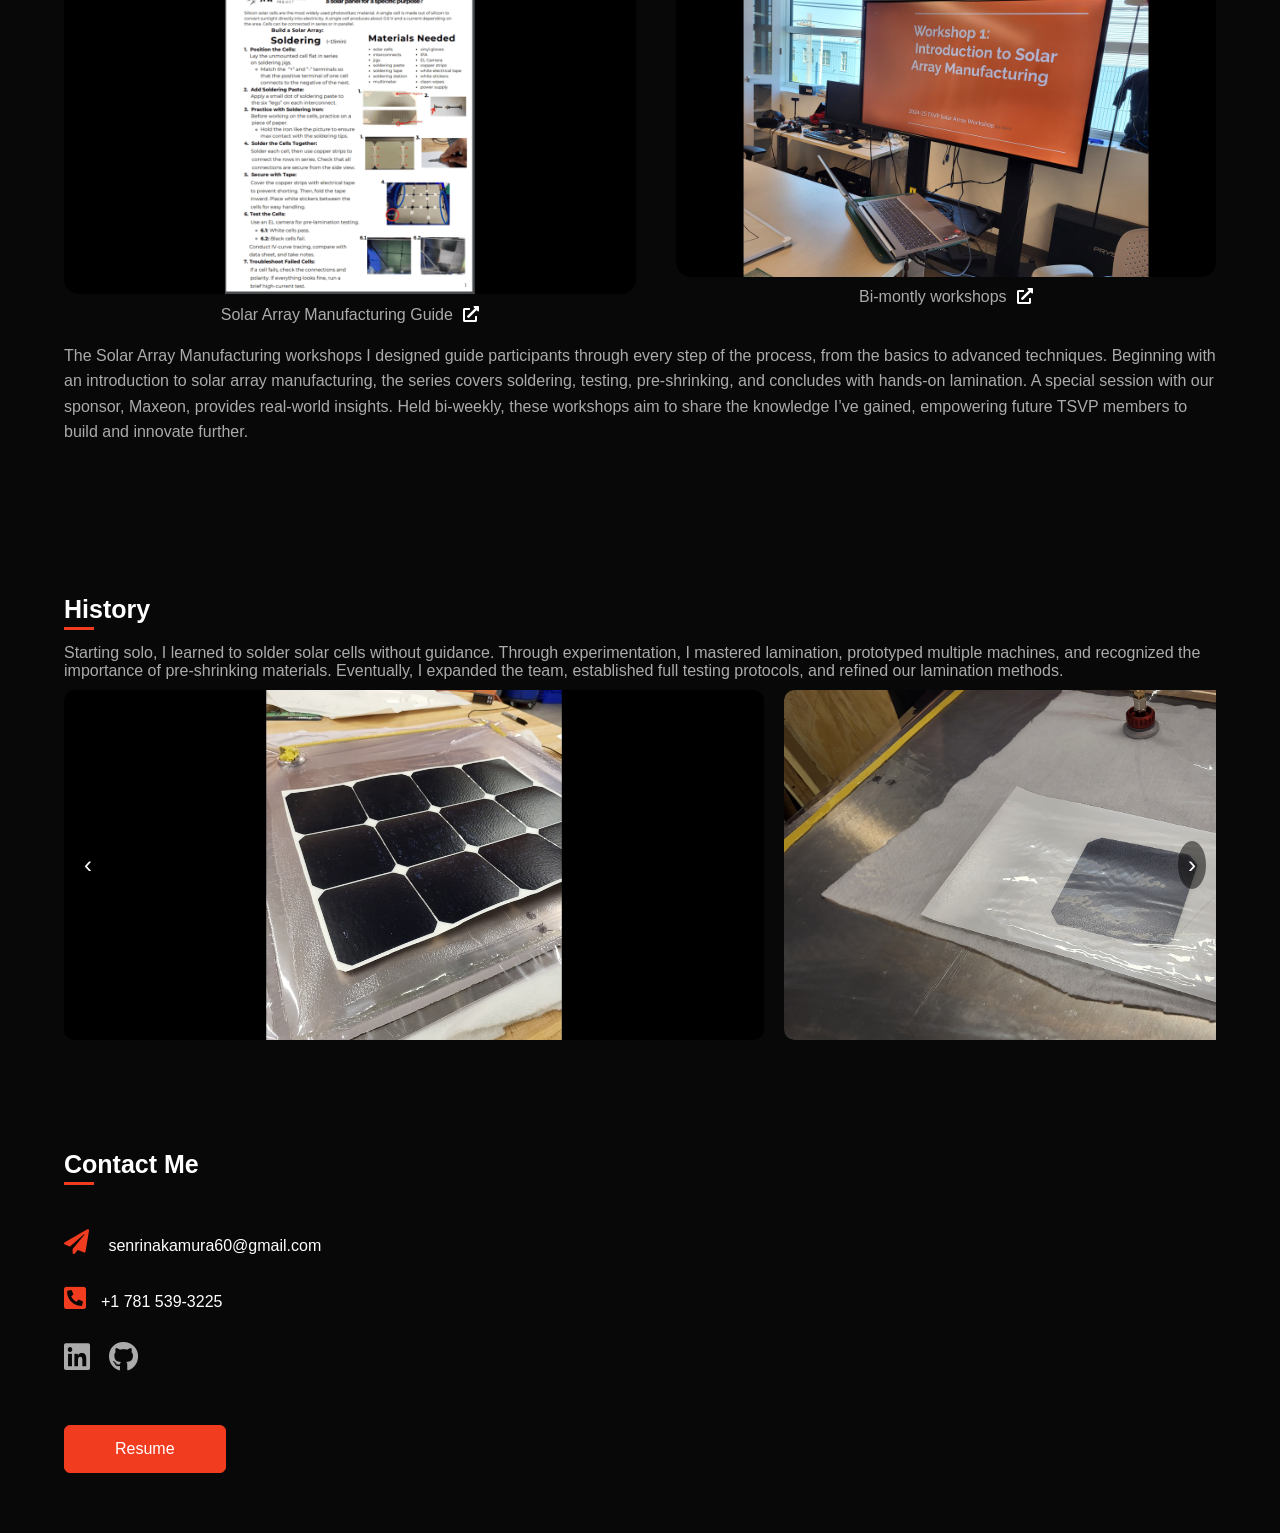
==== commit f6f83072: "siemens page draft added" ====
--- a/lamination.html
+++ b/lamination.html
@@ -29,11 +29,17 @@
                 <li class="dropdown">
                     <a href="index.html" onclick="toggleDropdown()"><b>About</b></a>
                     <ul class="dropdown-content">
-                        <li><a href="images/Senri_Nakamura.pdf" target="_blank"><b>Resume</b></a></li>
+                        <li><a href="images/Resume_v2.pdf" target="_blank"><b>Resume</b></a></li>
                     </ul>
                 </li>
-                <li><a href="images/Senri_Nakamura.pdf" target="_blank" id ="resume_phone"><b>Resume</b></a></li>
-                <li><a href="index.html"><b>Portfolio</b></a></li>
+                <li><a href="images/Resume_v2.pdf" target="_blank" id ="resume_phone"><b>Resume</b></a></li>
+                <li class="dropdown">
+                    <a href="#Project"  onclick="toggleDropdown()"><b>Portfolio</b></a>
+                    <ul class="dropdown-content">
+                        <li><a href="lamination.html"><b>Solar Array</b></a></li>
+                        <li><a href="siemens_kicks_for_edge.html"><b>Siemens Hackathon</b></a></li>
+                    </ul>
+                </li>
                 <li><a href="#contact" id="bottom"><b>Contact</b></a></li>
             </ul>
             <i class="fas fa-bars" onclick="openmenu()"></i>
@@ -336,10 +342,10 @@
                 <p><i class="fas fa-paper-plane"></i> senrinakamura60@gmail.com</p>
                 <p><i class="fas fa-phone-square-alt"></i>+1 781 539-3225</p>
                 <div class="social-icons">
-                    
                     <a href="https://www.linkedin.com/in/senri-nakamura-b22854242/" target="_blank"><i class="fab fa-linkedin"></i></a>
-                </div>
-                <a href="images/Senri_Nakamura.pdf" download class="btn btn2" target="_blank">Resume</a>
+                    <a href="https://github.com/SenriNakamura" target="_blank"><i class="fab fa-github"></i></a>
+                </div>
+                <a href="images/Resume_v2.pdf" download class="btn btn2" target="_blank">Resume</a>
             </div>
         </div>
     </div>
